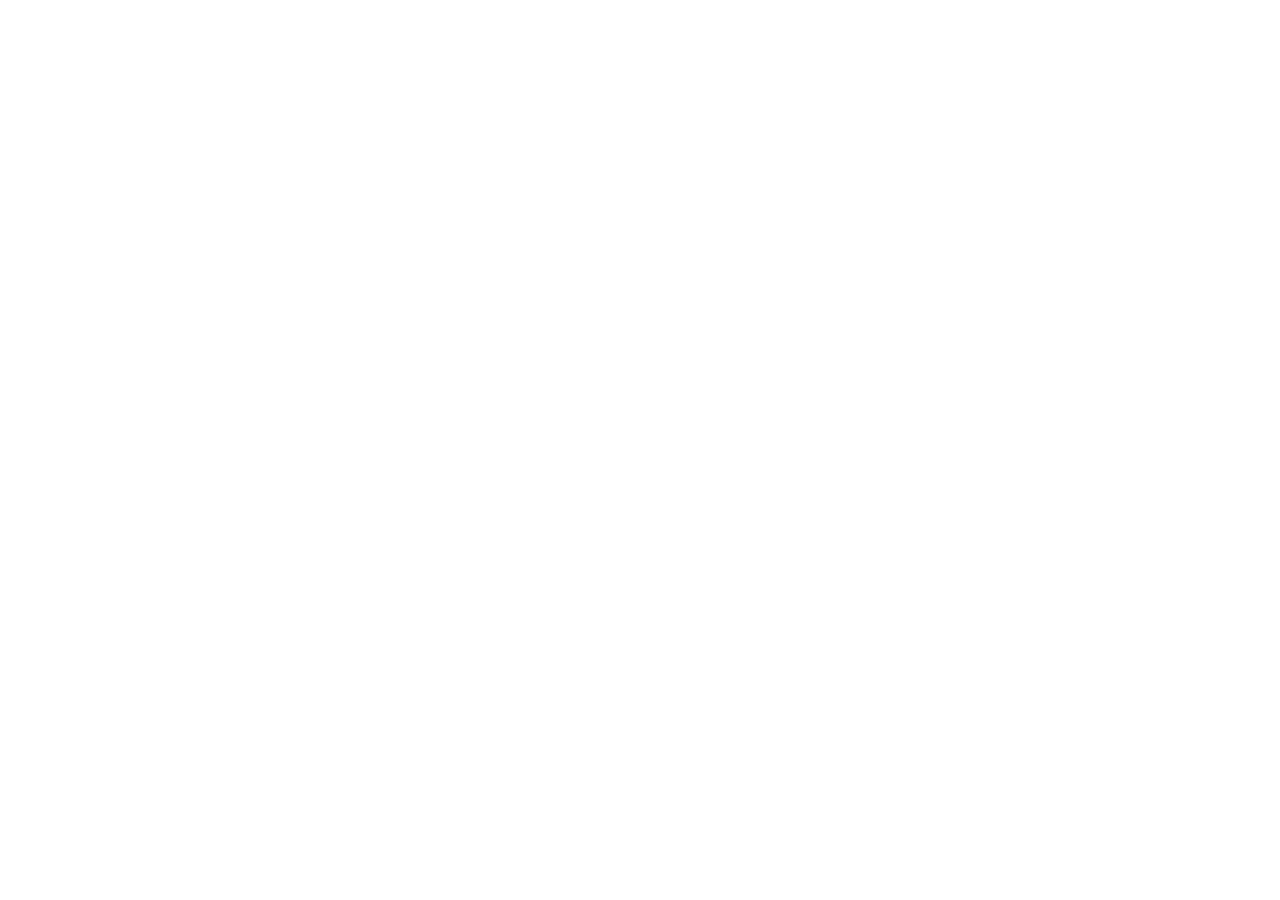
==== index.html @ ed5a0e40 "Add website images and useful resources" ====
<!DOCTYPE html>
<html lang="en">
  <head>
    <meta charset="UTF-8" />
    <meta http-equiv="X-UA-Compatible" content="IE=edge" />
    <meta name="viewport" content="width=device-width, initial-scale=1.0" />
    <title>Apple Website</title>
    <link rel="stylesheet" href="./css/style.css" />
  </head>
  <body></body>
</html>
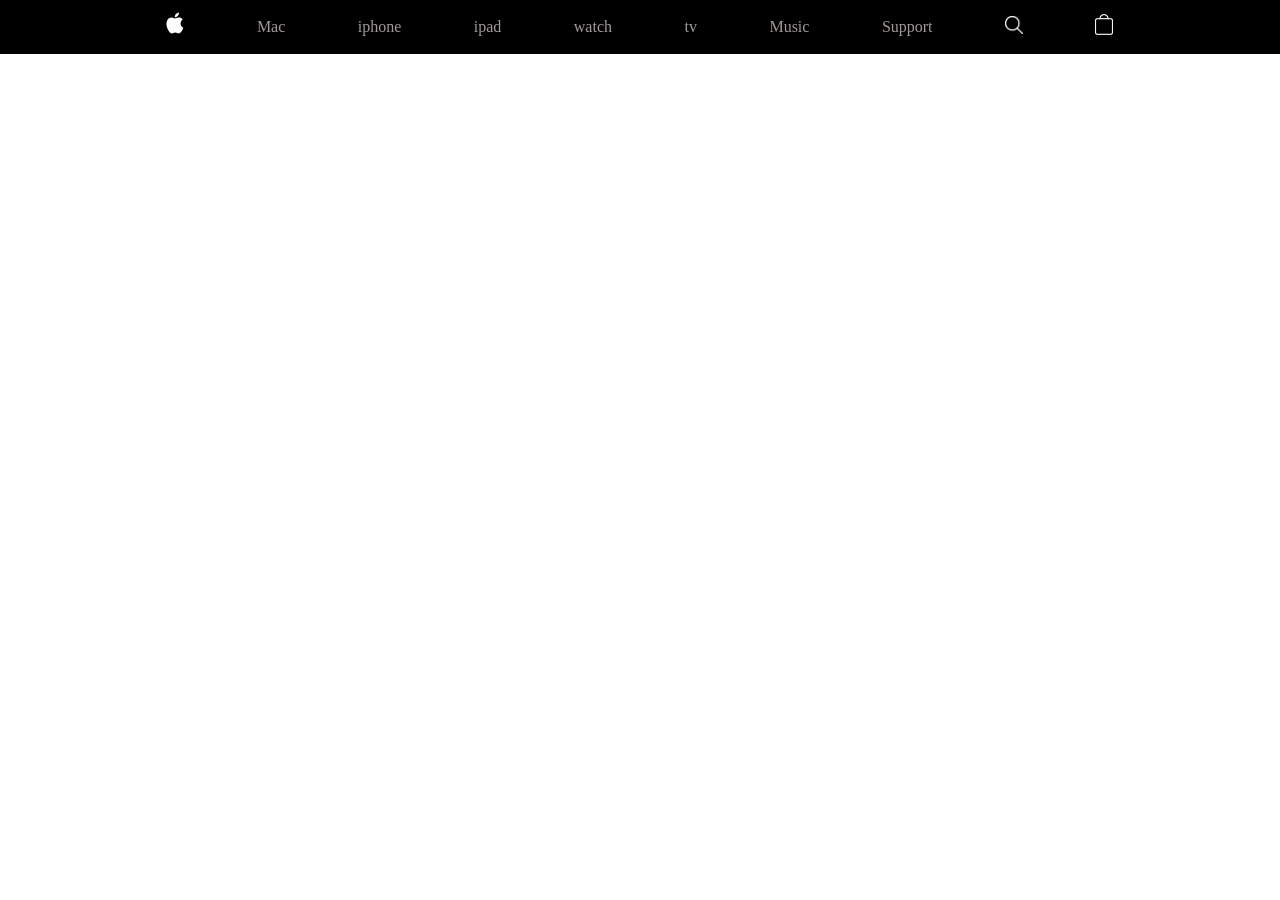
==== commit 328e4f5e: "Add header stracture and style" ====
--- a/index.html
+++ b/index.html
@@ -7,5 +7,37 @@
     <title>Apple Website</title>
     <link rel="stylesheet" href="./css/style.css" />
   </head>
-  <body></body>
+  <body>
+    <header>
+      <nav class="nav-container">
+        <ul class="nav-links">
+          <li>
+            <a href="#"
+              ><img src="./images/icons/logo.svg" alt="apple logo"
+            /></a>
+          </li>
+          <li><a href="#">Mac</a></li>
+          <li><a href="#">iphone</a></li>
+          <li><a href="#">ipad</a></li>
+          <li><a href="#">watch</a></li>
+          <li><a href="#">tv</a></li>
+          <li><a href="#">Music</a></li>
+          <li><a href="#">Support</a></li>
+          <li>
+            <a href="#"
+              ><img src="./images/icons/search-icon.png" alt="search icon"
+            /></a>
+          </li>
+          <li>
+            <a href="#"
+              ><img src="./images/icons/cart.png" alt="cart icon"
+            /></a>
+          </li>
+        </ul>
+      </nav>
+    </header>
+    <section class="first-section">
+      <div class=""></div>
+    </section>
+  </body>
 </html>
--- a/css/style.css
+++ b/css/style.css
@@ -0,0 +1,32 @@
+*,
+*::after,
+*::before {
+  margin: 0;
+  padding: 0;
+  box-sizing: border-box;
+}
+
+header {
+  background-color: #000;
+}
+
+.nav-container {
+  width: 74%;
+  margin: 0 auto;
+}
+
+.nav-links {
+  display: flex;
+  justify-content: space-between;
+  align-items: center;
+  list-style-type: none;
+}
+
+.nav-links a {
+  text-decoration: none;
+  color: rgb(160, 153, 153);
+}
+
+.nav-links li img {
+  width: 18px;
+}
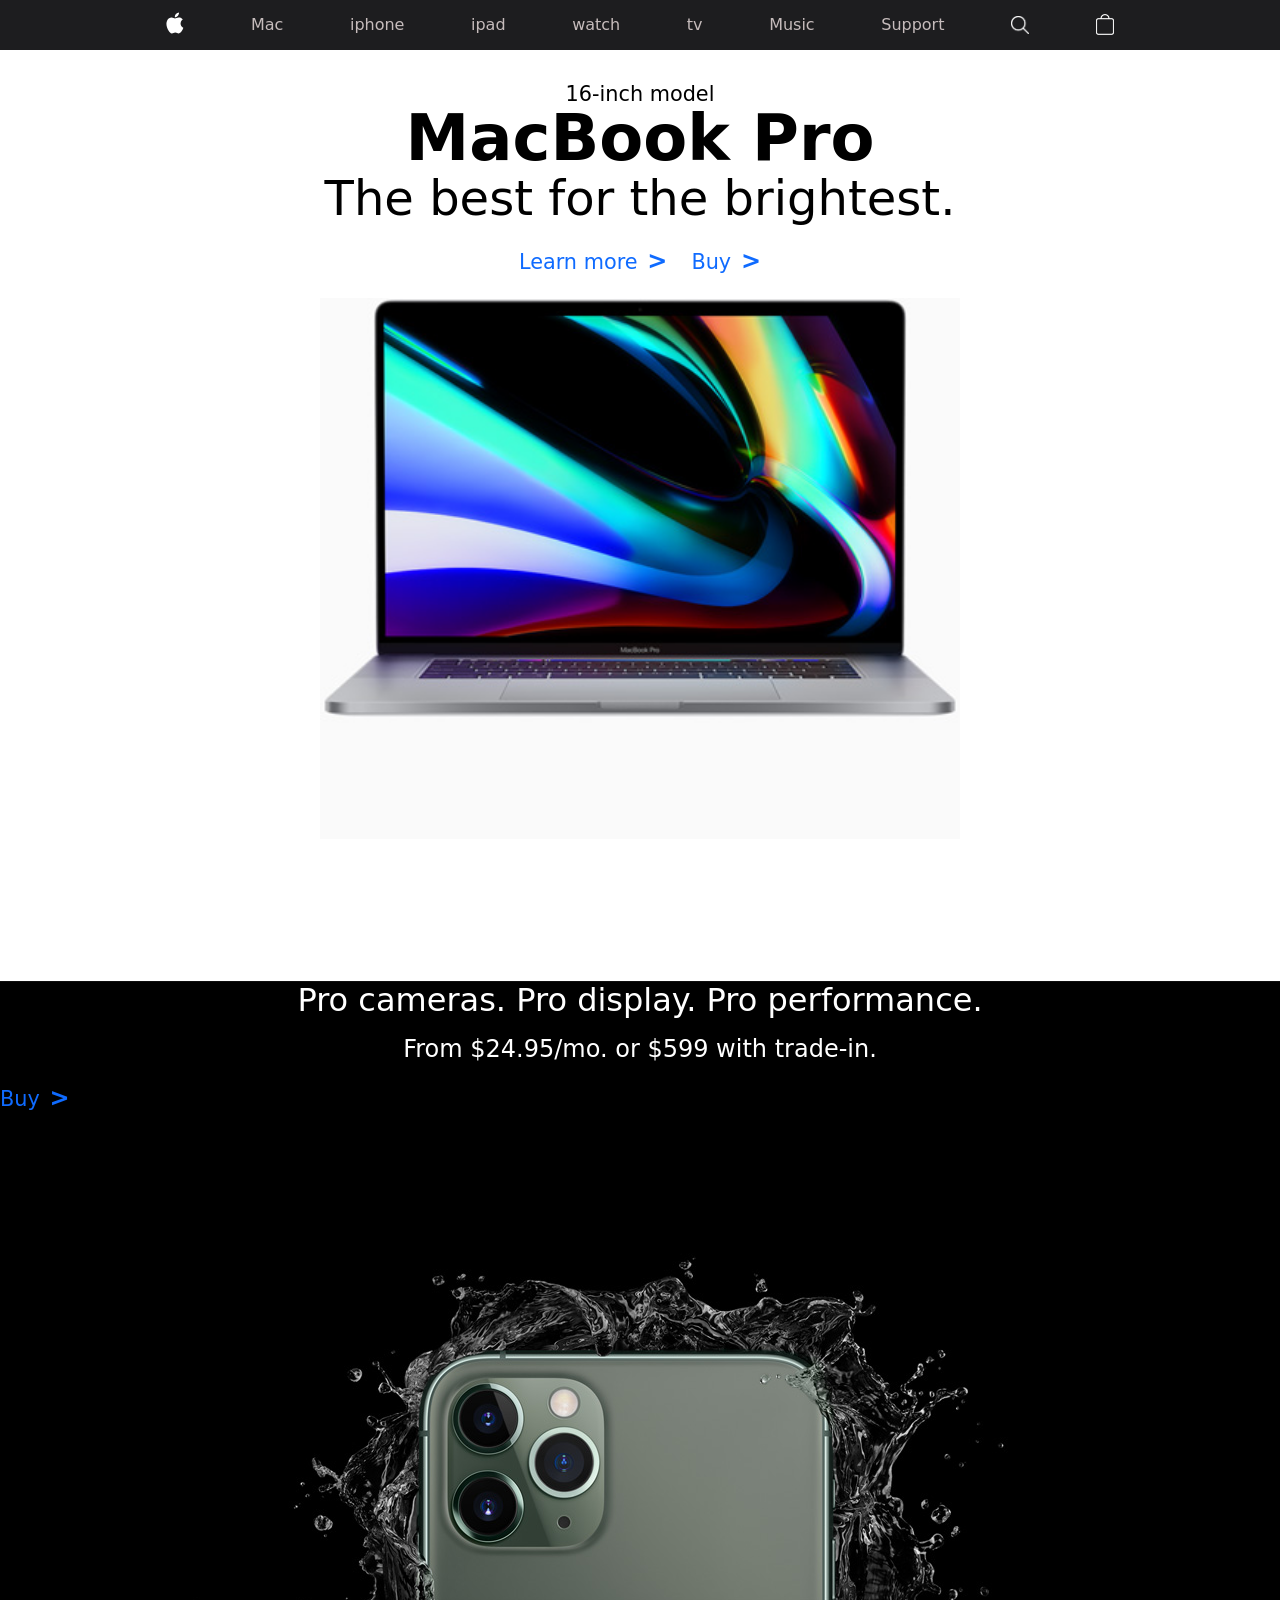
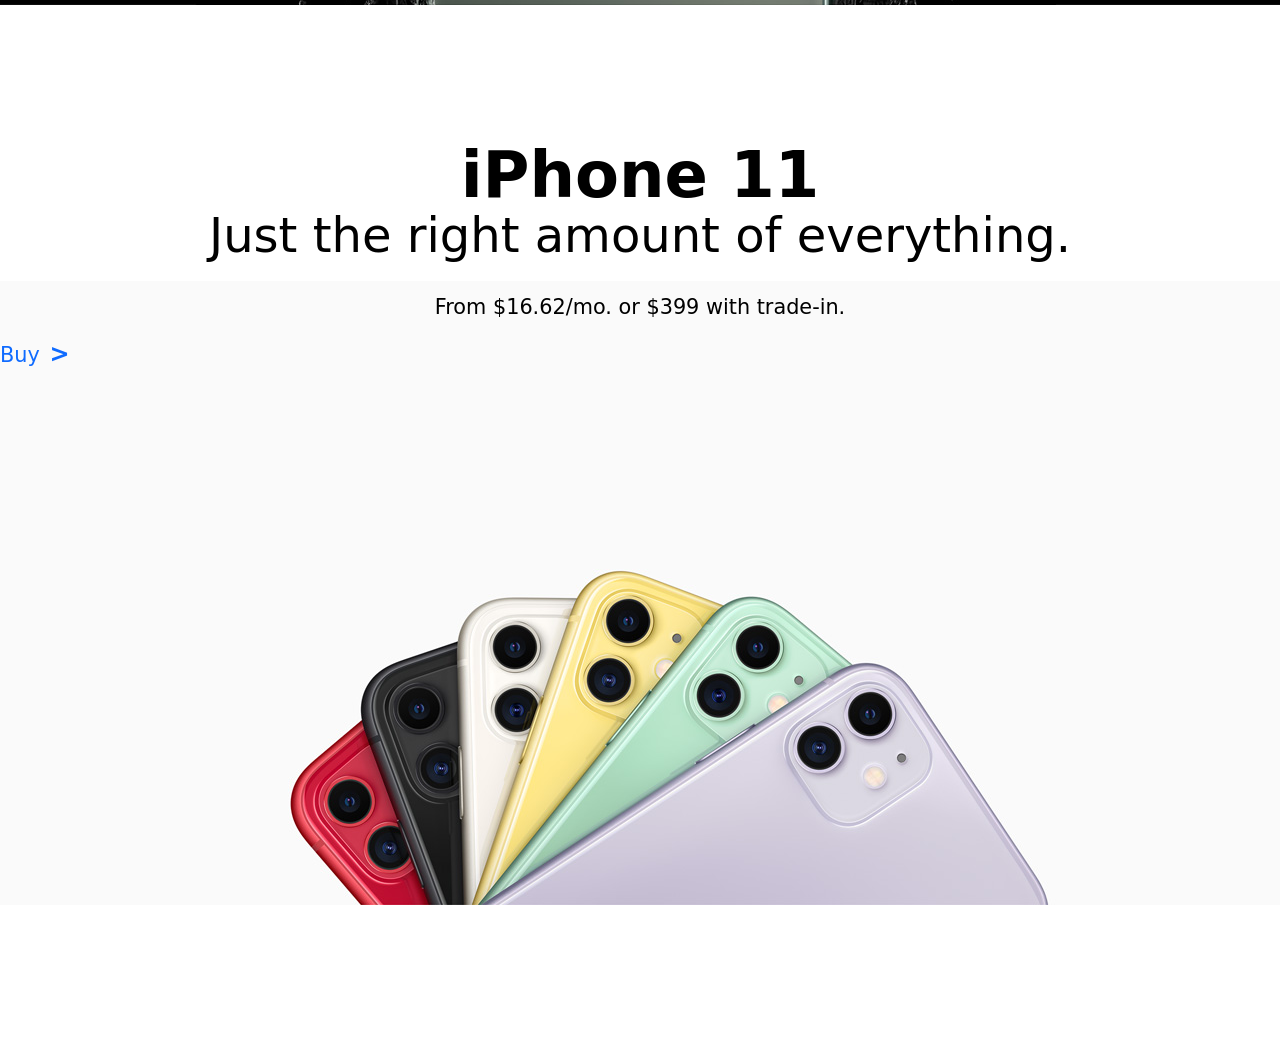
==== commit f1679393: "Add html and css file for the sections" ====
--- a/index.html
+++ b/index.html
@@ -37,7 +37,42 @@
       </nav>
     </header>
     <section class="first-section">
-      <div class=""></div>
+      <div class="first-container">
+        <p class="first-para">16-inch model</p>
+        <h1 class="first-title">MacBook Pro</h1>
+        <h2 class="first-info">The best for the brightest.</h2>
+        <div class="first-links">
+          <div class="link-one">
+            <a href="#">Learn more <span> ></span></a>
+          </div>
+          <div class="link-one">
+            <a href="#">Buy <span> ></span></a>
+          </div>
+        </div>
+        <div class="first-img">
+          <img src="./images/home/macbook-pro.jpg" alt="macbook pro" />
+        </div>
+      </div>
+    </section>
+    <section class="second-section">
+      <div class="second-container">
+        <h1 class="second-title">iPhone 11 Pro</h1>
+        <h2 class="second-info">Pro cameras. Pro display. Pro performance.</h2>
+        <p class="second-para">From $24.95/mo. or $599 with trade‑in.</p>
+        <div class="link-one">
+          <a href="#">Buy <span> ></span></a>
+        </div>
+      </div>
+    </section>
+    <section class="section-three">
+      <div class="third-container">
+        <h1 class="first-title">iPhone 11</h1>
+        <h2 class="first-info">Just the right amount of everything.</h2>
+        <p class="first-para">From $16.62/mo. or $399 with trade‑in.</p>
+        <div class="link-one">
+          <a href="#">Buy <span> ></span></a>
+        </div>
+      </div>
     </section>
   </body>
 </html>
--- a/css/style.css
+++ b/css/style.css
@@ -1,3 +1,5 @@
+@import url("https://fonts.googleapis.com/css2?family=Poppins&display=swap");
+
 *,
 *::after,
 *::before {
@@ -6,8 +8,13 @@
   box-sizing: border-box;
 }
 
+body {
+  font-family: system-ui, -apple-system, BlinkMacSystemFont, "Segoe UI", Roboto,
+    Oxygen, Ubuntu, Cantarell, "Open Sans", "Helvetica Neue", sans-serif;
+}
+
 header {
-  background-color: #000;
+  background-color: #1d1d1f;
 }
 
 .nav-container {
@@ -20,13 +27,101 @@
   justify-content: space-between;
   align-items: center;
   list-style-type: none;
+  font: 17px;
 }
 
 .nav-links a {
   text-decoration: none;
-  color: rgb(160, 153, 153);
+  color: rgb(198, 188, 188);
+  display: flex;
+  align-items: center;
 }
 
 .nav-links li img {
   width: 18px;
 }
+
+.first-container {
+  height: auto;
+  text-align: center;
+}
+
+.first-para {
+  padding-top: 2rem;
+  font-size: 1.3rem;
+}
+
+.first-title {
+  font-weight: 700;
+  font-size: 4em;
+  font-style: normal;
+  line-height: 4rem;
+}
+
+.first-info {
+  font-weight: 300;
+  font-size: 3rem;
+}
+
+.first-links {
+  display: flex;
+  gap: 1.5rem;
+  justify-content: center;
+}
+
+.link-one {
+  padding: 1.5rem 0;
+  display: flex;
+  align-items: center;
+}
+
+.link-one a {
+  text-decoration: none;
+  font-size: 1.3rem;
+  color: rgb(15, 107, 255);
+}
+
+.link-one a span {
+  margin-left: 0.2rem;
+  font-weight: 700;
+  line-height: 1rem;
+  font-size: 1.5rem;
+}
+
+.first-img img {
+  width: 50%;
+}
+
+.second-container {
+  background-image: url("../images/home/iphone11-pro-bg.jpg");
+  background-position: center;
+  background-repeat: no-repeat;
+  height: 100vh;
+  text-align: center;
+}
+
+.second-title {
+  font-size: 4rem;
+  color: #fff;
+  padding: 4rem 0 0 0;
+}
+.second-info {
+  font-size: 2rem;
+  font-weight: 300;
+  color: #fff;
+  padding-bottom: 1rem;
+}
+
+.second-para {
+  font-size: 1.5rem;
+  color: #fff;
+  /* padding: 4rem 0; */
+}
+
+.third-container {
+  background-image: url("../images/home/iphone11-bg.jpg");
+  height: 100vh;
+  background-position: center;
+  background-repeat: no-repeat;
+  text-align: center;
+}
